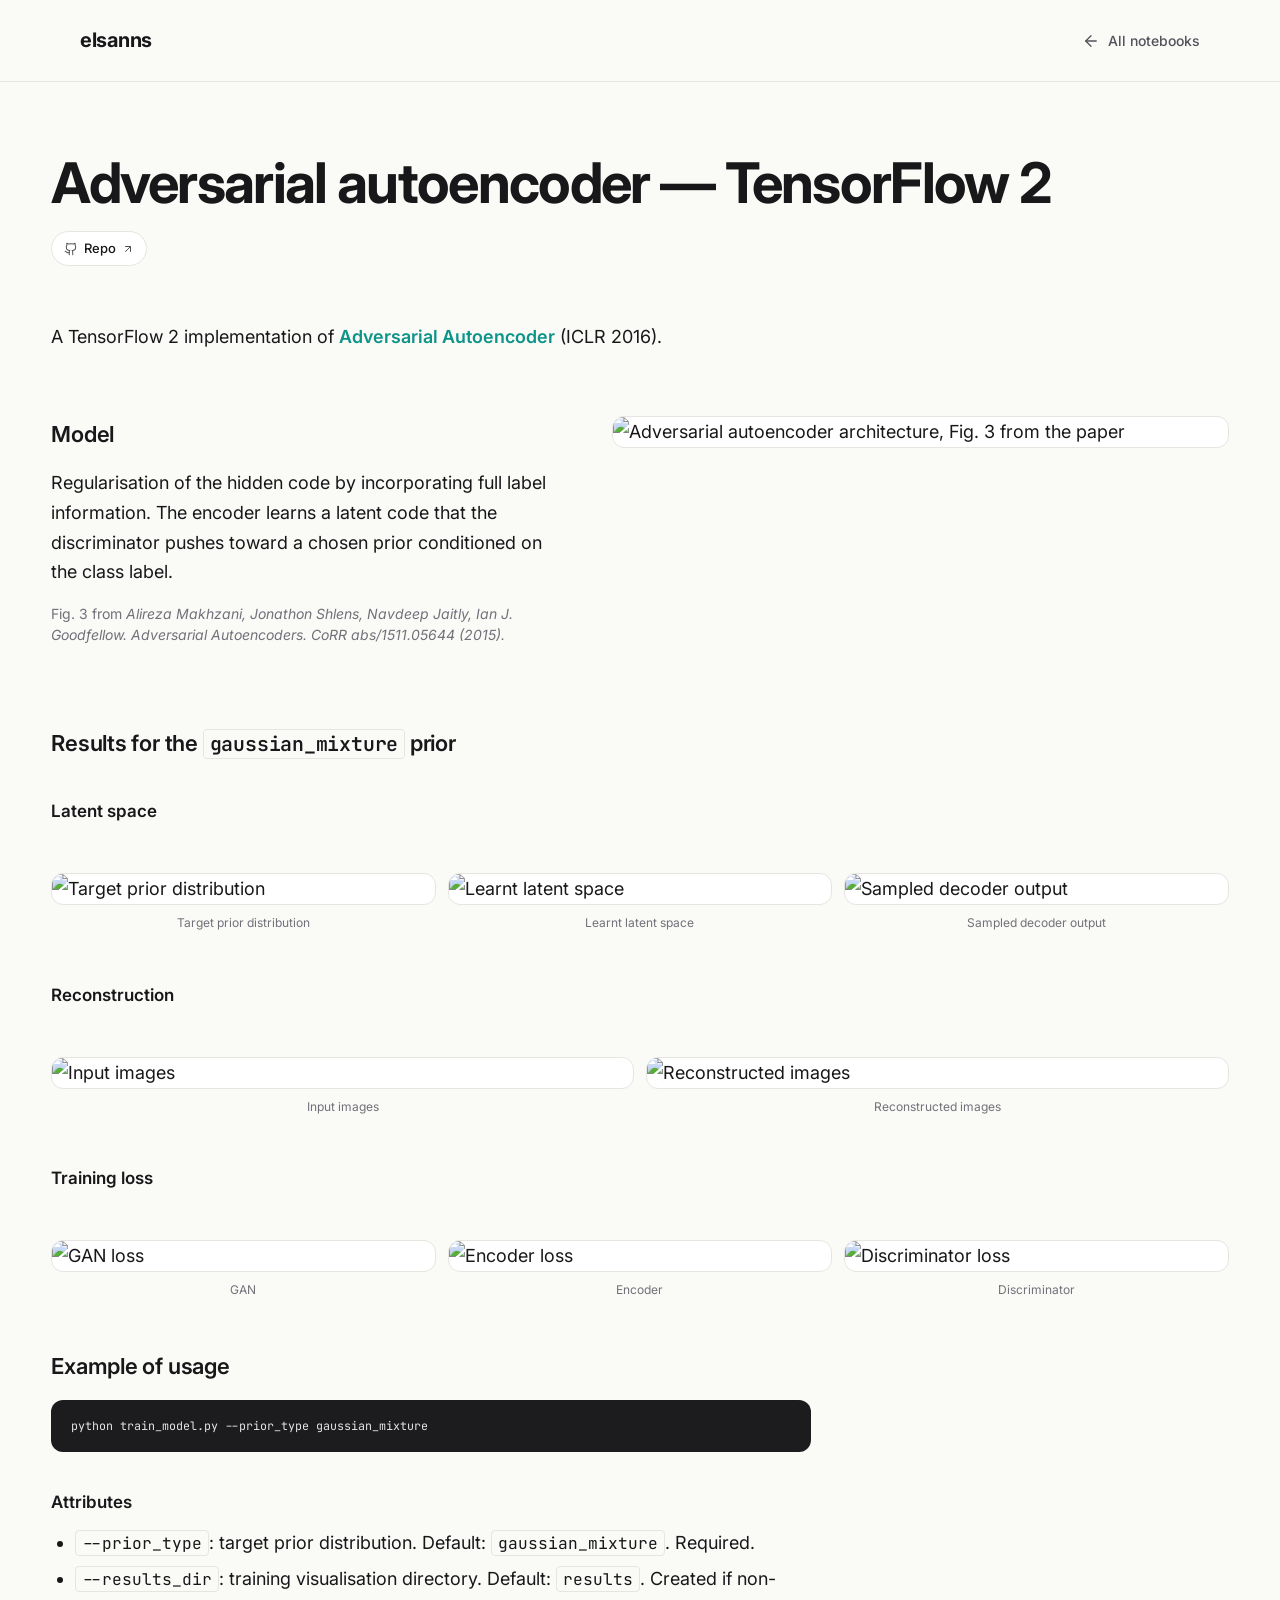
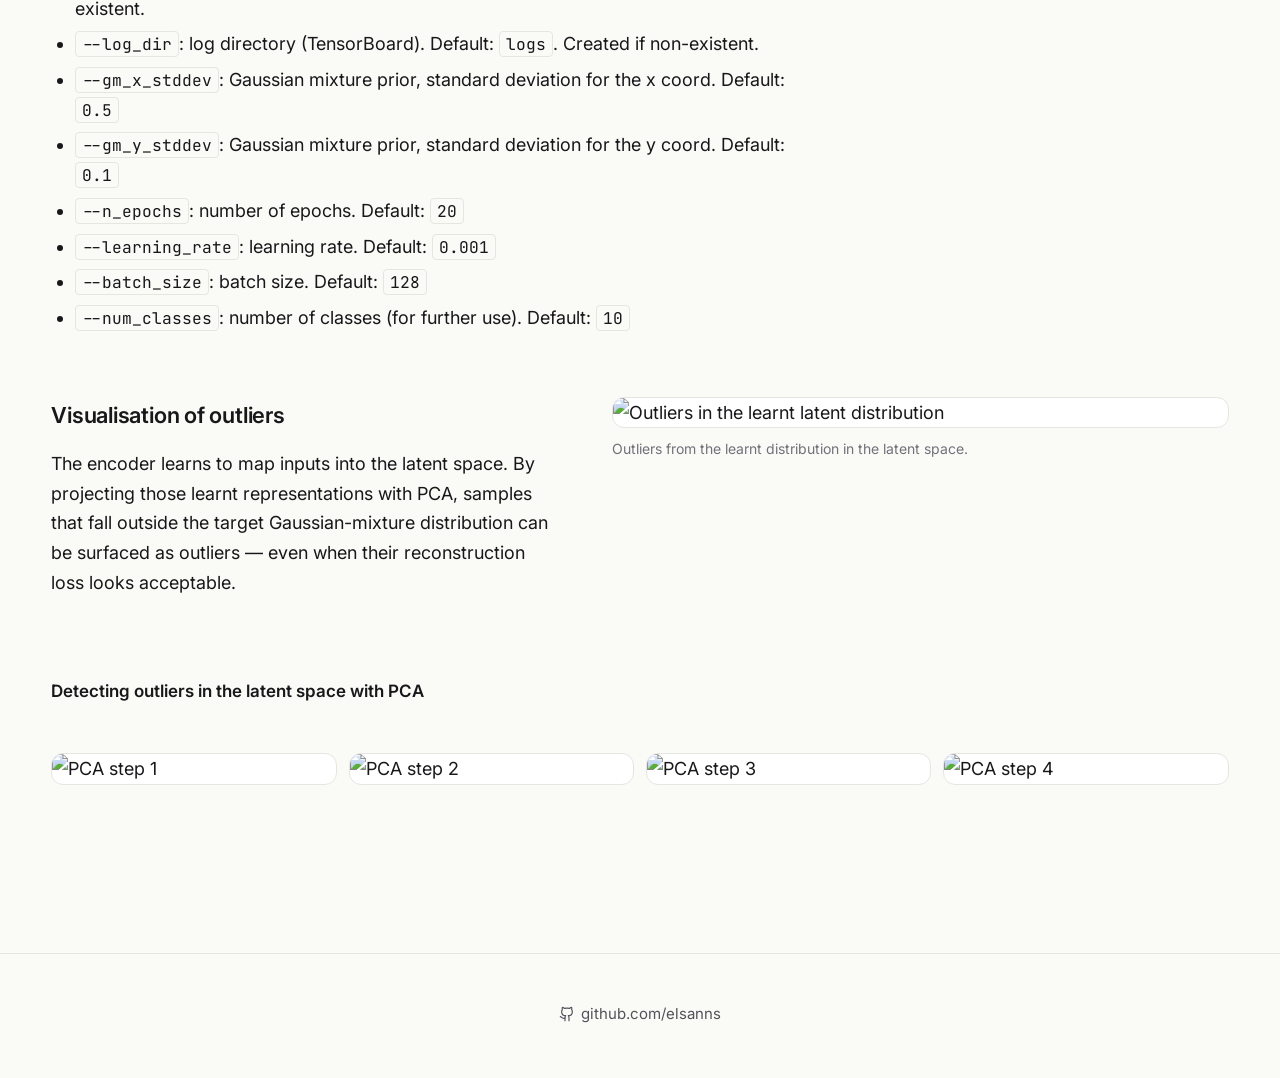
==== docs/adversarial-autoencoder-tf2-readme.html @ dac906cc "layout upgrade" ====
<!doctype html>
<html lang="en">
<head>
<meta charset="utf-8">
<meta name="viewport" content="width=device-width, initial-scale=1">
<title>Adversarial autoencoder (TF2) — elsanns</title>
<link rel="preconnect" href="https://fonts.googleapis.com">
<link rel="preconnect" href="https://fonts.gstatic.com" crossorigin>
<link rel="stylesheet" href="https://fonts.googleapis.com/css2?family=Inter:wght@400;500;600;700&family=JetBrains+Mono:wght@400;500&display=swap">
<link rel="stylesheet" href="/style.css">
</head>
<body>
<header class="site-header">
  <a class="site-title" href="/">elsanns</a>
  <a class="link-back" href="/">
    <svg viewBox="0 0 24 24" fill="none" stroke="currentColor" stroke-width="1.75" stroke-linecap="round" stroke-linejoin="round" aria-hidden="true"><path d="m12 19-7-7 7-7"/><path d="M19 12H5"/></svg>
    All notebooks
  </a>
</header>

<main class="article magazine">
  <h1>Adversarial autoencoder &mdash; TensorFlow 2</h1>

  <div class="meta">
    <a class="pill" href="https://github.com/elsanns/adversarial-autoencoder-tf2" target="_blank" rel="noopener">
      <svg viewBox="0 0 24 24" fill="none" stroke="currentColor" stroke-width="1.75" stroke-linecap="round" stroke-linejoin="round" aria-hidden="true"><path d="M15 22v-4a4.8 4.8 0 0 0-1-3.5c3 0 6-2 6-5.5.08-1.25-.27-2.48-1-3.5.28-1.15.28-2.35 0-3.5 0 0-1 0-3 1.5-2.64-.5-5.36-.5-8 0C6 2 5 2 5 2c-.3 1.15-.3 2.35 0 3.5A5.4 5.4 0 0 0 4 9c0 3.5 3 5.5 6 5.5-.39.49-.68 1.05-.85 1.65-.17.6-.22 1.23-.15 1.85v4"/><path d="M9 18c-4.51 2-5-2-7-2"/></svg>
      Repo
      <svg class="ext" viewBox="0 0 24 24" fill="none" stroke="currentColor" stroke-width="2" stroke-linecap="round" stroke-linejoin="round" aria-hidden="true"><path d="M7 7h10v10"/><path d="M7 17 17 7"/></svg>
    </a>
  </div>

  <article class="prose">
    <p>A TensorFlow 2 implementation of <strong><a href="https://arxiv.org/abs/1511.05644/" target="_blank" rel="noopener">Adversarial Autoencoder</a></strong> (ICLR 2016).</p>

    <section class="split">
      <div class="split-text">
        <h2>Model</h2>
        <p>Regularisation of the hidden code by incorporating full label information. The encoder learns a latent code that the discriminator pushes toward a chosen prior conditioned on the class label.</p>
        <p class="cite">Fig. 3 from <em>Alireza Makhzani, Jonathon Shlens, Navdeep Jaitly, Ian J. Goodfellow. Adversarial Autoencoders. CoRR abs/1511.05644 (2015).</em></p>
      </div>
      <figure class="split-figure">
        <img src="/imgs/adversarial-autoencoder-tf2/aae-fig3.png" alt="Adversarial autoencoder architecture, Fig. 3 from the paper">
      </figure>
    </section>

    <h2>Results for the <code>gaussian_mixture</code> prior</h2>

    <h3>Latent space</h3>
    <div class="figure-grid cols-3">
      <figure>
        <img src="/imgs/adversarial-autoencoder-tf2/gaussian_mixture_target_prior.png" alt="Target prior distribution">
        <figcaption>Target prior distribution</figcaption>
      </figure>
      <figure>
        <img src="/imgs/adversarial-autoencoder-tf2/learnt_manifold_example.png" alt="Learnt latent space">
        <figcaption>Learnt latent space</figcaption>
      </figure>
      <figure>
        <img src="/imgs/adversarial-autoencoder-tf2/sampled_decoder_output.png" alt="Sampled decoder output">
        <figcaption>Sampled decoder output</figcaption>
      </figure>
    </div>

    <h3>Reconstruction</h3>
    <div class="figure-grid cols-2">
      <figure>
        <img src="/imgs/adversarial-autoencoder-tf2/input_images.png" alt="Input images">
        <figcaption>Input images</figcaption>
      </figure>
      <figure>
        <img src="/imgs/adversarial-autoencoder-tf2/reconstruction_example.png" alt="Reconstructed images">
        <figcaption>Reconstructed images</figcaption>
      </figure>
    </div>

    <h3>Training loss</h3>
    <div class="figure-grid cols-3">
      <figure>
        <img src="/imgs/adversarial-autoencoder-tf2/gan_loss.png" alt="GAN loss">
        <figcaption>GAN</figcaption>
      </figure>
      <figure>
        <img src="/imgs/adversarial-autoencoder-tf2/encoder_loss.png" alt="Encoder loss">
        <figcaption>Encoder</figcaption>
      </figure>
      <figure>
        <img src="/imgs/adversarial-autoencoder-tf2/discriminator_loss.png" alt="Discriminator loss">
        <figcaption>Discriminator</figcaption>
      </figure>
    </div>

    <h2>Example of usage</h2>
    <pre><code>python train_model.py --prior_type gaussian_mixture</code></pre>

    <h3>Attributes</h3>
    <ul>
      <li><code>--prior_type</code>: target prior distribution. Default: <code>gaussian_mixture</code>. Required.</li>
      <li><code>--results_dir</code>: training visualisation directory. Default: <code>results</code>. Created if non-existent.</li>
      <li><code>--log_dir</code>: log directory (TensorBoard). Default: <code>logs</code>. Created if non-existent.</li>
      <li><code>--gm_x_stddev</code>: Gaussian mixture prior, standard deviation for the x coord. Default: <code>0.5</code></li>
      <li><code>--gm_y_stddev</code>: Gaussian mixture prior, standard deviation for the y coord. Default: <code>0.1</code></li>
      <li><code>--n_epochs</code>: number of epochs. Default: <code>20</code></li>
      <li><code>--learning_rate</code>: learning rate. Default: <code>0.001</code></li>
      <li><code>--batch_size</code>: batch size. Default: <code>128</code></li>
      <li><code>--num_classes</code>: number of classes (for further use). Default: <code>10</code></li>
    </ul>

    <section class="split">
      <div class="split-text">
        <h2 id="outliers">Visualisation of outliers</h2>
        <p>The encoder learns to map inputs into the latent space. By projecting those learnt representations with PCA, samples that fall outside the target Gaussian-mixture distribution can be surfaced as outliers &mdash; even when their reconstruction loss looks acceptable.</p>
      </div>
      <figure class="split-figure">
        <img src="/imgs/adversarial-autoencoder-tf2/outliers-all.png" alt="Outliers in the learnt latent distribution">
        <figcaption>Outliers from the learnt distribution in the latent space.</figcaption>
      </figure>
    </section>

    <h3>Detecting outliers in the latent space with PCA</h3>
    <div class="figure-grid cols-4">
      <figure><img src="/imgs/adversarial-autoencoder-tf2/notebooks/outliers-in-latent-space/notebooks-outliers-1.png" alt="PCA step 1"></figure>
      <figure><img src="/imgs/adversarial-autoencoder-tf2/notebooks/outliers-in-latent-space/notebooks-outliers-2.png" alt="PCA step 2"></figure>
      <figure><img src="/imgs/adversarial-autoencoder-tf2/notebooks/outliers-in-latent-space/notebooks-outliers-3.png" alt="PCA step 3"></figure>
      <figure><img src="/imgs/adversarial-autoencoder-tf2/notebooks/outliers-in-latent-space/notebooks-outliers-4.png" alt="PCA step 4"></figure>
    </div>
  </article>
</main>

<footer class="site-footer">
  <a href="https://github.com/elsanns" target="_blank" rel="noopener">
    <svg viewBox="0 0 24 24" fill="none" stroke="currentColor" stroke-width="1.75" stroke-linecap="round" stroke-linejoin="round" aria-hidden="true"><path d="M15 22v-4a4.8 4.8 0 0 0-1-3.5c3 0 6-2 6-5.5.08-1.25-.27-2.48-1-3.5.28-1.15.28-2.35 0-3.5 0 0-1 0-3 1.5-2.64-.5-5.36-.5-8 0C6 2 5 2 5 2c-.3 1.15-.3 2.35 0 3.5A5.4 5.4 0 0 0 4 9c0 3.5 3 5.5 6 5.5-.39.49-.68 1.05-.85 1.65-.17.6-.22 1.23-.15 1.85v4"/><path d="M9 18c-4.51 2-5-2-7-2"/></svg>
    github.com/elsanns
  </a>
</footer>
</body>
</html>
---- style.css ----
:root {
  --bg: #fafaf7;
  --surface: #ffffff;
  --border: #e7e5e0;
  --border-strong: #d4d2cd;
  --text: #18181b;
  --text-soft: #52525b;
  --text-muted: #71717a;
  --accent: #0d9488;
  --accent-soft: #ccfbf1;
  --icon-bg: #f1efea;
  --icon-fg: #18181b;
  --code-bg: #1c1c1f;
  --code-fg: #e4e4e7;
  --radius: 12px;
  --radius-sm: 8px;
  --radius-lg: 16px;
  --shadow-md: 0 4px 14px rgba(0, 0, 0, 0.06);
  --font-sans: 'Inter', -apple-system, BlinkMacSystemFont, 'Segoe UI', Roboto, sans-serif;
  --font-mono: 'JetBrains Mono', ui-monospace, SFMono-Regular, Menlo, monospace;
}

* { box-sizing: border-box; }

html { -webkit-text-size-adjust: 100%; }

body {
  margin: 0;
  font-family: var(--font-sans);
  font-size: 18px;
  line-height: 1.65;
  color: var(--text);
  background: var(--bg);
  -webkit-font-smoothing: antialiased;
}

a { color: var(--accent); text-decoration: none; }
a:hover { text-decoration: underline; text-underline-offset: 3px; }

img { max-width: 100%; height: auto; display: block; }

.site-header {
  display: flex;
  align-items: center;
  justify-content: space-between;
  padding: 24px max(80px, calc((100vw - 1680px) / 2));
  border-bottom: 1px solid var(--border);
  background: rgba(250, 250, 247, 0.85);
  position: sticky;
  top: 0;
  z-index: 10;
  backdrop-filter: saturate(180%) blur(8px);
  -webkit-backdrop-filter: saturate(180%) blur(8px);
}
@media (max-width: 900px) {
  .site-header { padding-left: 32px; padding-right: 32px; }
}

.site-title {
  font-weight: 700;
  font-size: 20px;
  color: var(--text);
  letter-spacing: -0.015em;
}
.site-title:hover { text-decoration: none; color: var(--accent); }

.link-back, .link-github {
  display: inline-flex;
  align-items: center;
  gap: 8px;
  color: var(--text-soft);
  font-size: 14px;
  font-weight: 500;
}
.link-back:hover, .link-github:hover { color: var(--accent); text-decoration: none; }
.link-back svg, .link-github svg { width: 18px; height: 18px; }

.home {
  max-width: 1840px;
  margin: 0 auto;
  padding: 88px clamp(32px, 5vw, 80px) 120px;
}

.hero { margin-bottom: 72px; max-width: 880px; }
.hero h1 {
  font-size: 64px;
  line-height: 1.1;
  font-weight: 700;
  letter-spacing: -0.025em;
  margin: 0 0 20px;
}
.lede {
  font-size: 22px;
  color: var(--text-soft);
  margin: 0;
  line-height: 1.55;
}

.grid {
  display: grid;
  grid-template-columns: repeat(auto-fit, minmax(340px, 440px));
  justify-content: center;
  gap: 32px;
}

.card {
  display: flex;
  flex-direction: column;
  padding: 40px 36px;
  min-height: 300px;
  background: var(--surface);
  border: 1px solid var(--border);
  border-radius: var(--radius-lg);
  color: var(--text);
  transition: border-color 0.15s, box-shadow 0.15s, transform 0.15s;
}
.card:hover {
  border-color: var(--border-strong);
  box-shadow: var(--shadow-md);
  transform: translateY(-2px);
  text-decoration: none;
}

.card-icon {
  display: flex;
  align-items: center;
  color: var(--icon-fg);
  margin-bottom: 28px;
}
.card-icon svg { width: 40px; height: 40px; }

.card h2 {
  font-size: 24px;
  font-weight: 600;
  margin: 0 0 12px;
  letter-spacing: -0.015em;
  line-height: 1.25;
}
.card p {
  color: var(--text-soft);
  font-size: 16px;
  margin: 0 0 20px;
  line-height: 1.55;
}

.card-tags {
  display: flex;
  flex-wrap: wrap;
  gap: 6px;
  margin-top: auto;
}
.card-tags span {
  font-size: 11px;
  font-weight: 500;
  color: var(--text-muted);
  background: var(--bg);
  border: 1px solid var(--border);
  padding: 3px 8px;
  border-radius: 999px;
  font-family: var(--font-mono);
  text-transform: lowercase;
}

.article {
  display: grid;
  grid-template-columns:
    [full-start] minmax(32px, 1fr)
    [main-start] min(820px, 100% - 64px) [main-end]
    minmax(32px, 1fr) [full-end];
  row-gap: 0;
  padding: 80px 0 120px;
  max-width: 1600px;
  margin: 0 auto;
}
.article > * { grid-column: main; }
.article > .prose { grid-column: full; display: contents; }
.prose > * { grid-column: main; }
.prose > .figure,
.prose > .figure-grid {
  grid-column: full;
  justify-self: center;
  width: min(1280px, 100% - 64px);
}

.article h1 {
  font-size: 44px;
  line-height: 1.15;
  font-weight: 700;
  letter-spacing: -0.025em;
  margin: 0 0 24px;
}

.parent-link {
  font-size: 13px;
  color: var(--text-muted);
  margin: 0 0 12px;
}
.parent-link a {
  color: var(--text-soft);
  border-bottom: 1px dashed var(--border-strong);
}
.parent-link a:hover { text-decoration: none; color: var(--accent); border-color: var(--accent); }

.meta {
  display: flex;
  flex-wrap: wrap;
  gap: 8px;
  margin-bottom: 40px;
}

.pill {
  display: inline-flex;
  align-items: center;
  gap: 6px;
  padding: 6px 12px;
  font-size: 13px;
  font-weight: 500;
  color: var(--text);
  background: var(--surface);
  border: 1px solid var(--border);
  border-radius: 999px;
  transition: border-color 0.15s, color 0.15s;
}
.pill:hover { border-color: var(--accent); color: var(--accent); text-decoration: none; }
.pill svg { width: 14px; height: 14px; opacity: 0.75; }
.pill .ext { width: 12px; height: 12px; }

.prose { color: var(--text); }
.prose h2 {
  font-size: 22px;
  font-weight: 600;
  letter-spacing: -0.01em;
  margin: 48px 0 16px;
}
.prose h3 {
  font-size: 17px;
  font-weight: 600;
  margin: 36px 0 12px;
  color: var(--text);
}
.prose p { margin: 0 0 16px; }
.prose ul, .prose ol { padding-left: 24px; margin: 0 0 16px; }
.prose li { margin: 6px 0; }
.prose code {
  font-family: var(--font-mono);
  font-size: 0.9em;
  background: var(--bg);
  border: 1px solid var(--border);
  padding: 1px 6px;
  border-radius: 4px;
}
.prose pre {
  background: var(--code-bg);
  color: var(--code-fg);
  padding: 16px 20px;
  border-radius: var(--radius);
  overflow-x: auto;
  font-family: var(--font-mono);
  font-size: 13px;
  line-height: 1.55;
  margin: 16px 0;
}
.prose pre code { background: none; border: none; padding: 0; color: inherit; }
.prose strong { font-weight: 600; }

.prose .read-more {
  margin: 32px 0 0;
  font-size: 16px;
}
.prose .read-more a {
  display: inline-flex;
  align-items: center;
  gap: 6px;
  font-weight: 500;
  color: var(--accent);
  border-bottom: 1px solid transparent;
  padding-bottom: 2px;
}
.prose .read-more a:hover {
  border-color: currentColor;
  text-decoration: none;
}

.figure { margin: 28px 0; }
.figure img {
  border-radius: var(--radius);
  border: 1px solid var(--border);
  background: var(--surface);
}
.figure figcaption {
  margin-top: 10px;
  font-size: 14px;
  color: var(--text-muted);
  line-height: 1.5;
  text-align: center;
}

.figure-grid {
  display: grid;
  gap: 12px;
  margin: 28px 0;
}
.figure-grid.cols-2 { grid-template-columns: repeat(2, 1fr); }
.figure-grid.cols-3 { grid-template-columns: repeat(3, 1fr); }
.figure-grid.cols-4 { grid-template-columns: repeat(4, 1fr); }
.figure-grid figure { margin: 0; display: flex; flex-direction: column; gap: 8px; }
.figure-grid figure img { border-radius: var(--radius); border: 1px solid var(--border); background: var(--surface); }
.figure-grid figcaption {
  font-size: 12px;
  color: var(--text-muted);
  text-align: center;
}

.site-footer {
  border-top: 1px solid var(--border);
  padding: 48px 32px;
  text-align: center;
  color: var(--text-muted);
  font-size: 15px;
}
.site-footer a {
  display: inline-flex;
  align-items: center;
  gap: 6px;
  color: var(--text-soft);
}
.site-footer a:hover { color: var(--accent); text-decoration: none; }
.site-footer svg { width: 16px; height: 16px; }

/* --- Magazine layout (prototype, AAE only) --- */
.article.magazine {
  display: block;
  grid-template-columns: none;
  max-width: 1500px;
  margin: 0 auto;
  padding: 72px clamp(32px, 4vw, 72px) 120px;
}
.article.magazine > *,
.article.magazine .prose > * {
  grid-column: auto;
}
.article.magazine > .prose {
  display: block;
}
.article.magazine .prose > .figure,
.article.magazine .prose > .figure-grid {
  justify-self: auto;
  width: auto;
  max-width: none;
}

.article.magazine h1 {
  font-size: 56px;
  line-height: 1.05;
  letter-spacing: -0.03em;
  margin: 0 0 18px;
  max-width: 1100px;
}
.article.magazine .meta { margin-bottom: 56px; }

.article.magazine .prose > p,
.article.magazine .prose > ul,
.article.magazine .prose > ol,
.article.magazine .prose > pre,
.article.magazine .prose > h2,
.article.magazine .prose > h3 {
  max-width: 760px;
}

.article.magazine .split {
  display: grid;
  grid-template-columns: minmax(0, 0.9fr) minmax(0, 1.1fr);
  gap: 56px;
  align-items: start;
  margin: 64px 0;
}
.article.magazine .split > * { max-width: none; }
.article.magazine .split-text > :first-child { margin-top: 0; }
.article.magazine .split-text .cite {
  font-size: 14px;
  color: var(--text-muted);
  line-height: 1.5;
}
.article.magazine .split-figure { margin: 0; }
.article.magazine .split-figure img {
  border-radius: var(--radius);
  border: 1px solid var(--border);
  background: var(--surface);
  width: 100%;
}
.article.magazine .split-figure figcaption {
  margin-top: 10px;
  font-size: 14px;
  color: var(--text-muted);
  text-align: left;
  line-height: 1.5;
}

.article.magazine .prose > .figure-grid {
  margin: 48px 0;
}

.article.magazine .prose > .figure {
  margin: 40px auto;
  max-width: 1200px;
}
.article.magazine .prose > .figure figcaption {
  text-align: left;
  max-width: 800px;
}

@media (max-width: 900px) {
  .article.magazine .split {
    grid-template-columns: 1fr;
    gap: 24px;
  }
  .article.magazine h1 { font-size: 38px; }
}

@media (max-width: 640px) {
  .site-header { padding: 14px 20px; }
  .home { padding: 48px 20px 72px; }
  .article { padding-top: 40px; padding-bottom: 72px; }
  .hero { margin-bottom: 56px; }
  .hero h1 { font-size: 40px; }
  .lede { font-size: 18px; }
  .article h1 { font-size: 30px; }
  .card { padding: 28px 24px; min-height: 0; }
  .figure-grid.cols-3,
  .figure-grid.cols-4 { grid-template-columns: repeat(2, 1fr); }
}
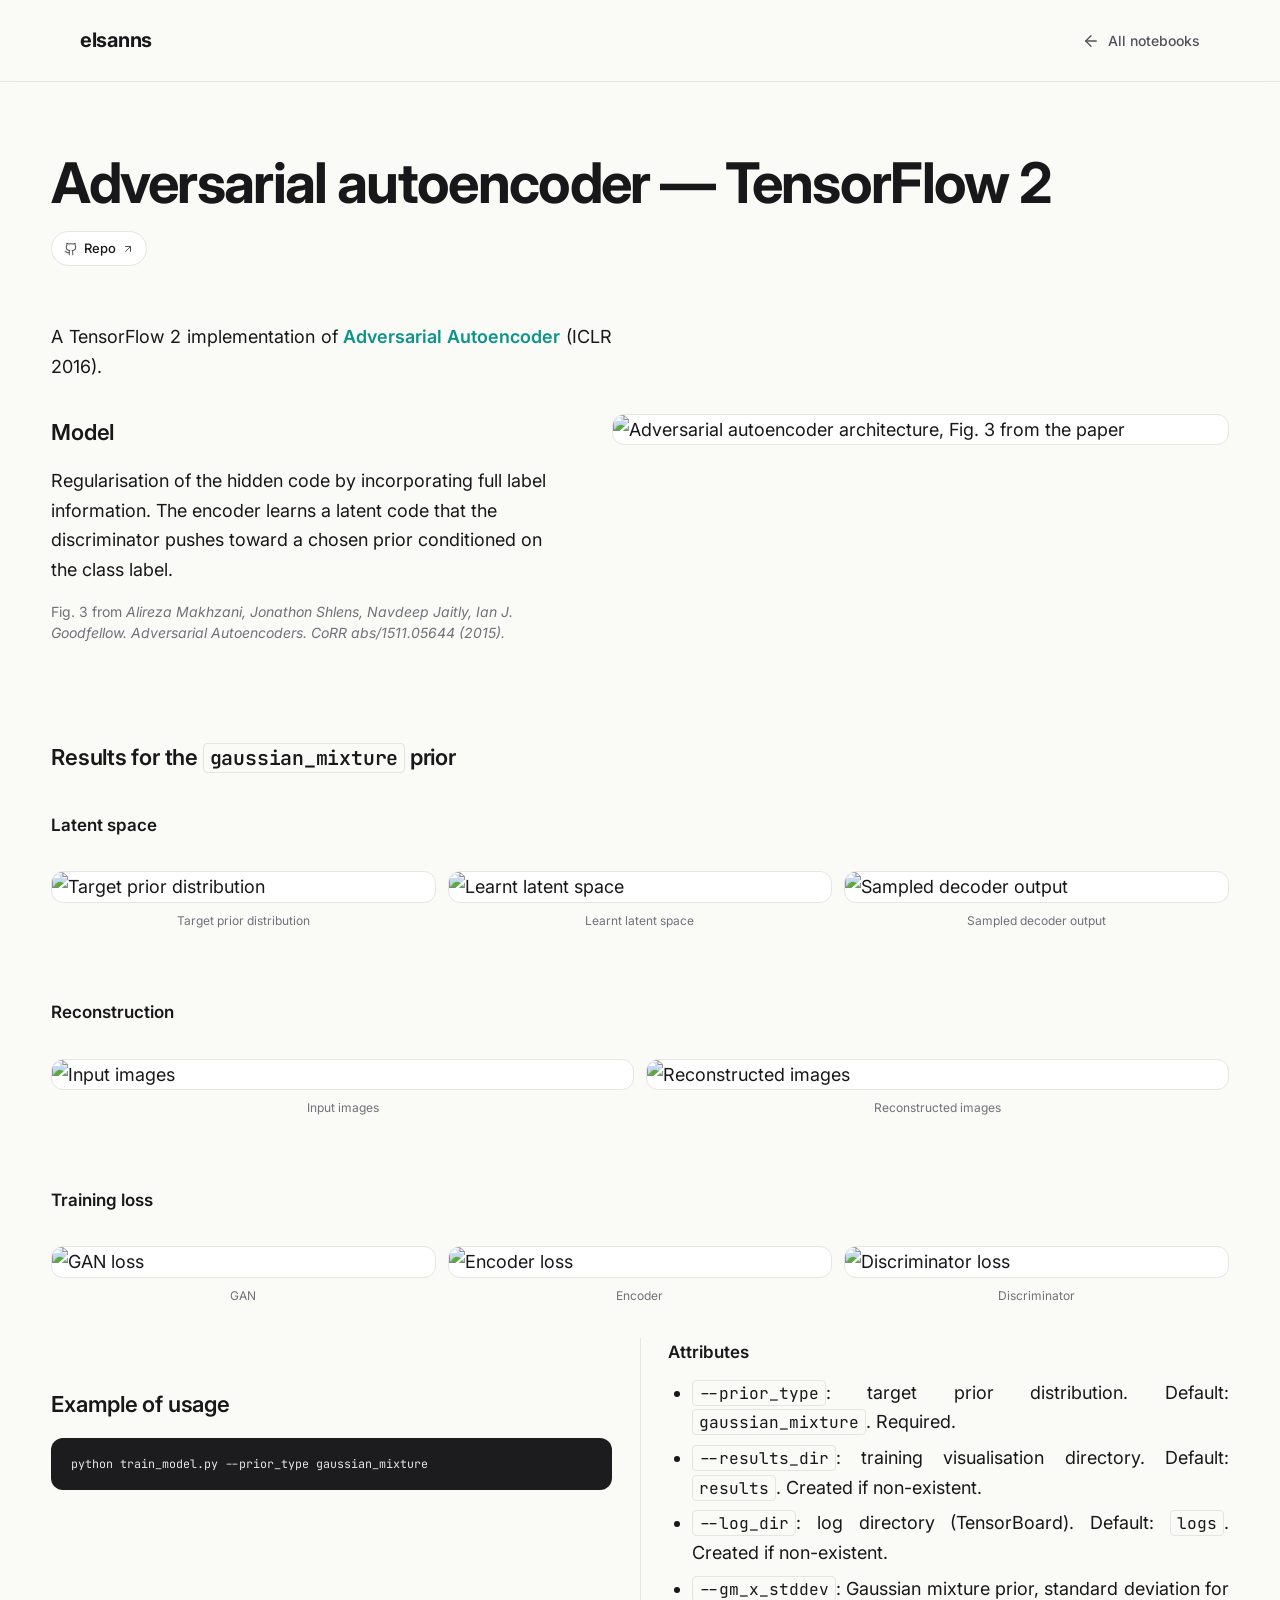
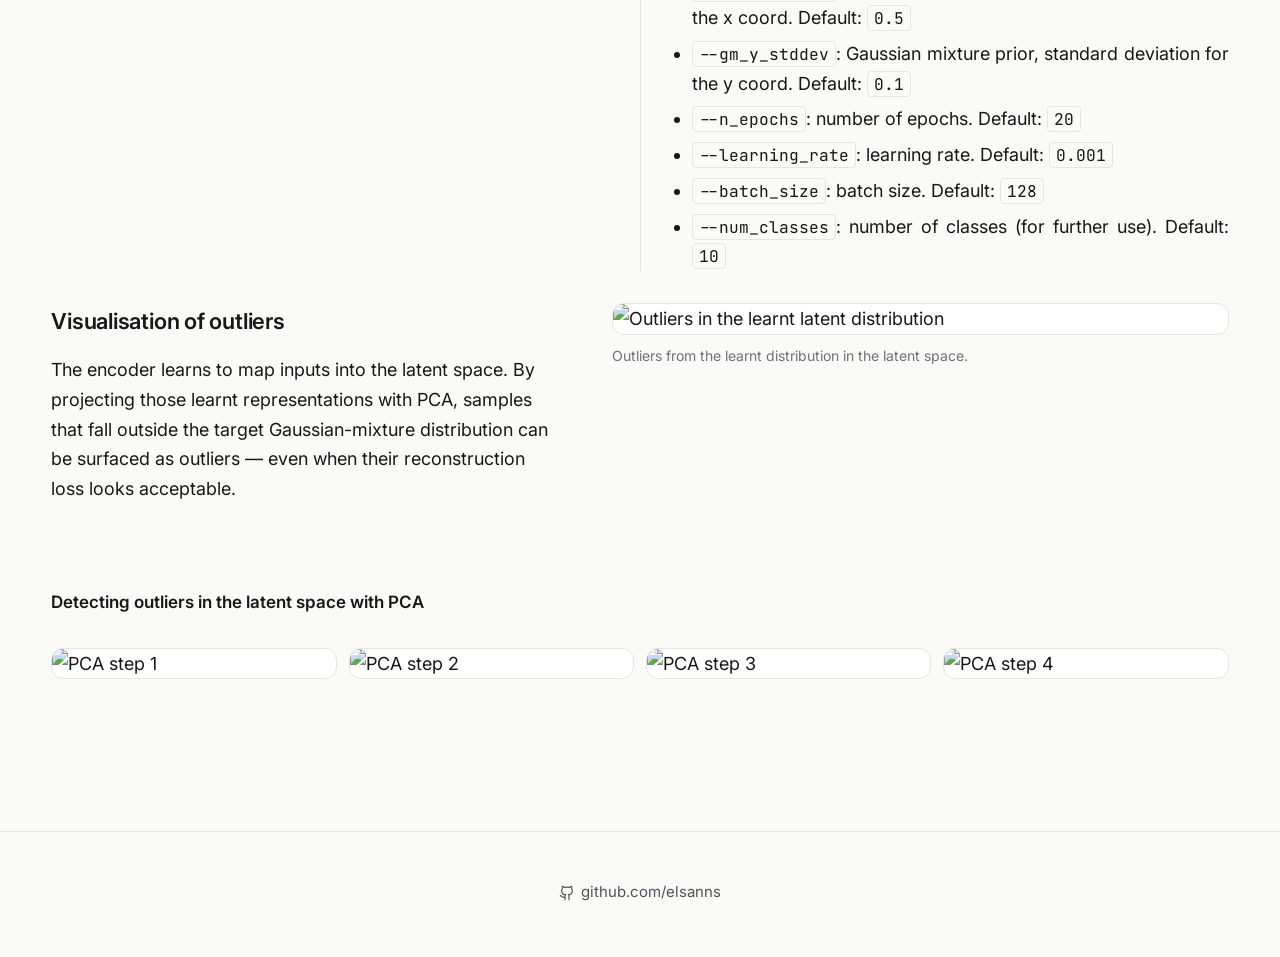
==== commit b22f042c: "layout" ====
--- a/docs/adversarial-autoencoder-tf2-readme.html
+++ b/docs/adversarial-autoencoder-tf2-readme.html
@@ -18,7 +18,7 @@
   </a>
 </header>
 
-<main class="article magazine">
+<main class="article magazine multicolumn">
   <h1>Adversarial autoencoder &mdash; TensorFlow 2</h1>
 
   <div class="meta">
--- a/style.css
+++ b/style.css
@@ -98,16 +98,16 @@
 
 .grid {
   display: grid;
-  grid-template-columns: repeat(auto-fit, minmax(340px, 440px));
+  grid-template-columns: repeat(auto-fit, minmax(280px, 360px));
   justify-content: center;
-  gap: 32px;
+  gap: 24px;
 }
 
 .card {
   display: flex;
   flex-direction: column;
-  padding: 40px 36px;
-  min-height: 300px;
+  padding: 28px 26px;
+  min-height: 240px;
   background: var(--surface);
   border: 1px solid var(--border);
   border-radius: var(--radius-lg);
@@ -125,21 +125,21 @@
   display: flex;
   align-items: center;
   color: var(--icon-fg);
-  margin-bottom: 28px;
-}
-.card-icon svg { width: 40px; height: 40px; }
+  margin-bottom: 20px;
+}
+.card-icon svg { width: 32px; height: 32px; }
 
 .card h2 {
-  font-size: 24px;
+  font-size: 20px;
   font-weight: 600;
-  margin: 0 0 12px;
+  margin: 0 0 10px;
   letter-spacing: -0.015em;
   line-height: 1.25;
 }
 .card p {
   color: var(--text-soft);
-  font-size: 16px;
-  margin: 0 0 20px;
+  font-size: 15px;
+  margin: 0 0 16px;
   line-height: 1.55;
 }
 
@@ -382,6 +382,44 @@
   line-height: 1.5;
 }
 .article.magazine .split-figure { margin: 0; }
+
+/* Multi-column flow variant */
+.article.magazine.multicolumn .prose {
+  columns: 2;
+  column-gap: 56px;
+  column-rule: 1px solid var(--border);
+}
+.article.magazine.multicolumn .prose > * { max-width: none; }
+.article.magazine.multicolumn .prose > p,
+.article.magazine.multicolumn .prose > ul,
+.article.magazine.multicolumn .prose > ol { text-align: justify; hyphens: auto; }
+.article.magazine.multicolumn .prose > h2,
+.article.magazine.multicolumn .prose > h3 { break-after: avoid; }
+.article.magazine.multicolumn .prose > .figure,
+.article.magazine.multicolumn .prose > pre,
+.article.magazine.multicolumn .prose > ul,
+.article.magazine.multicolumn .prose > ol { break-inside: avoid; }
+.article.magazine.multicolumn .prose > .figure {
+  margin: 16px 0 24px;
+  max-width: 100%;
+  text-align: center;
+}
+.article.magazine.multicolumn .prose > .figure img {
+  max-width: 100%;
+  width: auto;
+  margin: 0 auto;
+}
+
+/* Wide elements break out to span both columns */
+.article.magazine.multicolumn .prose > .split,
+.article.magazine.multicolumn .prose > .figure-grid {
+  column-span: all;
+  margin: 32px 0;
+}
+
+@media (max-width: 900px) {
+  .article.magazine.multicolumn .prose { columns: 1; column-rule: none; }
+}
 .article.magazine .split-figure img {
   border-radius: var(--radius);
   border: 1px solid var(--border);
